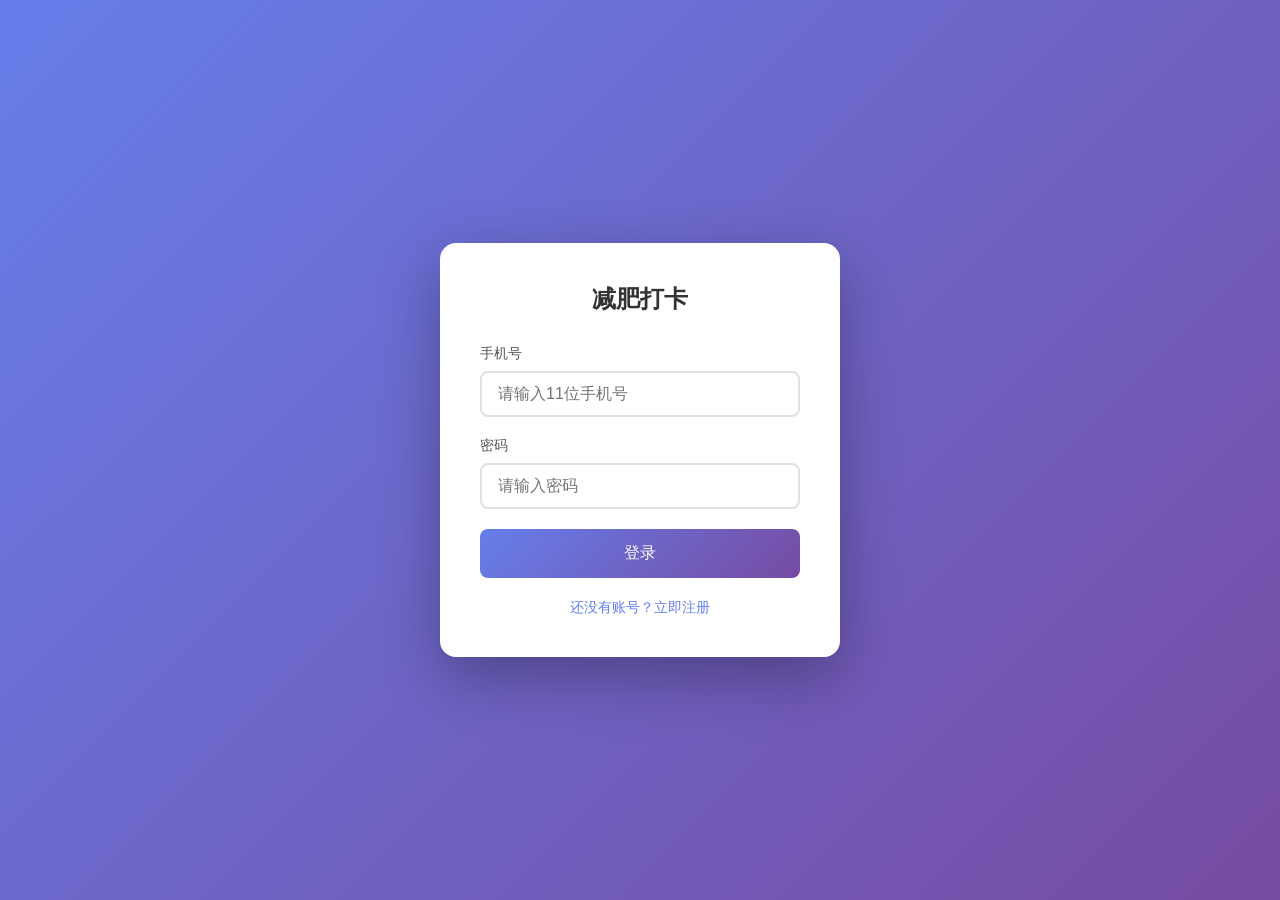
==== templates/login.html @ e3c33c1b "feat: 完成用户系统和SQLite数据库改造 - 添加用户注册、登录、登出功能 - 实现数据隔离，每个用户只能看到自己的记录 - 改造数据结构，采用DailyRecord和MealRecord一对" ====
<!DOCTYPE html>
<html lang="zh-CN">
<head>
    <meta charset="UTF-8">
    <meta name="viewport" content="width=device-width, initial-scale=1.0">
    <title>登录 - 减肥打卡</title>
    <style>
        * {
            margin: 0;
            padding: 0;
            box-sizing: border-box;
        }
        body {
            font-family: -apple-system, BlinkMacSystemFont, 'Segoe UI', Roboto, sans-serif;
            background: linear-gradient(135deg, #667eea 0%, #764ba2 100%);
            min-height: 100vh;
            display: flex;
            align-items: center;
            justify-content: center;
        }
        .login-container {
            background: white;
            padding: 40px;
            border-radius: 16px;
            box-shadow: 0 20px 60px rgba(0,0,0,0.3);
            width: 90%;
            max-width: 400px;
        }
        h1 {
            text-align: center;
            color: #333;
            margin-bottom: 30px;
            font-size: 24px;
        }
        .form-group {
            margin-bottom: 20px;
        }
        label {
            display: block;
            margin-bottom: 8px;
            color: #555;
            font-size: 14px;
        }
        input {
            width: 100%;
            padding: 12px 16px;
            border: 2px solid #e1e1e1;
            border-radius: 8px;
            font-size: 16px;
            transition: border-color 0.3s;
        }
        input:focus {
            outline: none;
            border-color: #667eea;
        }
        .btn {
            width: 100%;
            padding: 14px;
            background: linear-gradient(135deg, #667eea 0%, #764ba2 100%);
            color: white;
            border: none;
            border-radius: 8px;
            font-size: 16px;
            cursor: pointer;
            transition: transform 0.2s;
        }
        .btn:hover {
            transform: translateY(-2px);
        }
        .btn:disabled {
            opacity: 0.6;
            cursor: not-allowed;
        }
        .message {
            padding: 12px;
            border-radius: 8px;
            margin-bottom: 20px;
            font-size: 14px;
            display: none;
        }
        .message.error {
            background: #fee;
            color: #c00;
            border: 1px solid #fcc;
        }
        .message.success {
            background: #efe;
            color: #060;
            border: 1px solid #cfc;
        }
        .links {
            text-align: center;
            margin-top: 20px;
        }
        .links a {
            color: #667eea;
            text-decoration: none;
            font-size: 14px;
        }
        .links a:hover {
            text-decoration: underline;
        }
    </style>
</head>
<body>
    <div class="login-container">
        <h1>减肥打卡</h1>
        <div id="message" class="message"></div>
        <form id="loginForm">
            <div class="form-group">
                <label for="phone">手机号</label>
                <input type="tel" id="phone" name="phone" placeholder="请输入11位手机号" required pattern="1[0-9]{10}">
            </div>
            <div class="form-group">
                <label for="password">密码</label>
                <input type="password" id="password" name="password" placeholder="请输入密码" required>
            </div>
            <button type="submit" class="btn" id="submitBtn">登录</button>
        </form>
        <div class="links">
            <a href="/register">还没有账号？立即注册</a>
        </div>
    </div>

    <script>
        const form = document.getElementById('loginForm');
        const messageEl = document.getElementById('message');
        const submitBtn = document.getElementById('submitBtn');

        function showMessage(text, type) {
            messageEl.textContent = text;
            messageEl.className = 'message ' + type;
            messageEl.style.display = 'block';
        }

        form.addEventListener('submit', async (e) => {
            e.preventDefault();
            submitBtn.disabled = true;
            submitBtn.textContent = '登录中...';

            const phone = document.getElementById('phone').value;
            const password = document.getElementById('password').value;

            try {
                const response = await fetch('/api/auth/login', {
                    method: 'POST',
                    headers: {
                        'Content-Type': 'application/json'
                    },
                    body: JSON.stringify({ phone, password })
                });

                const data = await response.json();

                if (data.success) {
                    showMessage('登录成功！正在跳转...', 'success');
                    setTimeout(() => {
                        window.location.href = '/';
                    }, 500);
                } else {
                    showMessage(data.message || '登录失败', 'error');
                    submitBtn.disabled = false;
                    submitBtn.textContent = '登录';
                }
            } catch (error) {
                showMessage('网络错误，请重试', 'error');
                submitBtn.disabled = false;
                submitBtn.textContent = '登录';
            }
        });
    </script>
</body>
</html>
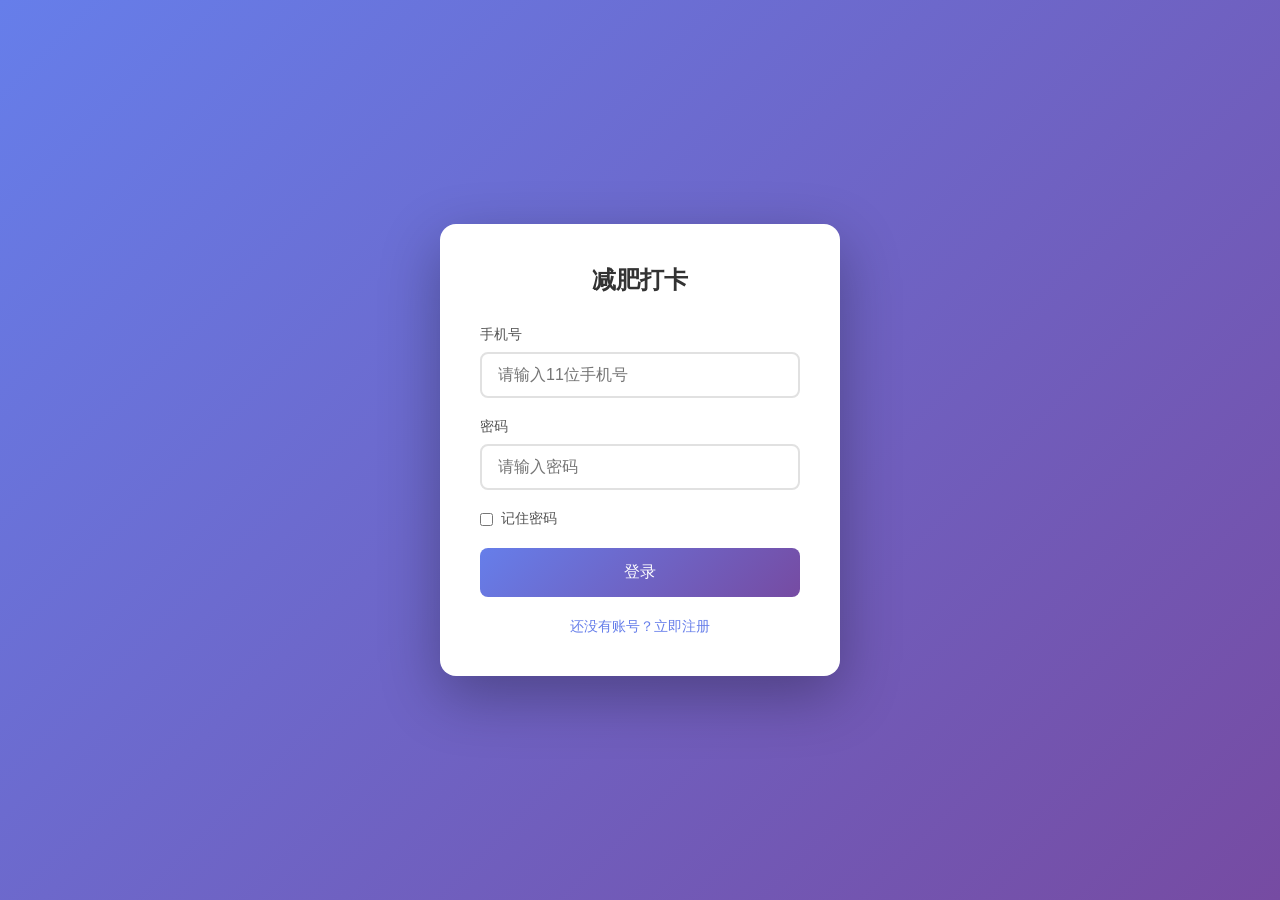
==== commit 5909e74f: "feat: 添加记住密码功能" ====
--- a/templates/login.html
+++ b/templates/login.html
@@ -87,6 +87,22 @@
             background: #efe;
             color: #060;
             border: 1px solid #cfc;
+        }
+        .remember-me {
+            display: flex;
+            align-items: center;
+            margin-bottom: 20px;
+            cursor: pointer;
+        }
+        .remember-me input {
+            width: auto;
+            margin-right: 8px;
+            cursor: pointer;
+        }
+        .remember-me label {
+            margin-bottom: 0;
+            cursor: pointer;
+            font-size: 14px;
         }
         .links {
             text-align: center;
@@ -115,6 +131,10 @@
                 <label for="password">密码</label>
                 <input type="password" id="password" name="password" placeholder="请输入密码" required>
             </div>
+            <div class="remember-me">
+                <input type="checkbox" id="rememberMe" name="rememberMe">
+                <label for="rememberMe">记住密码</label>
+            </div>
             <button type="submit" class="btn" id="submitBtn">登录</button>
         </form>
         <div class="links">
@@ -126,6 +146,9 @@
         const form = document.getElementById('loginForm');
         const messageEl = document.getElementById('message');
         const submitBtn = document.getElementById('submitBtn');
+        const phoneInput = document.getElementById('phone');
+        const passwordInput = document.getElementById('password');
+        const rememberMeInput = document.getElementById('rememberMe');
 
         function showMessage(text, type) {
             messageEl.textContent = text;
@@ -133,13 +156,47 @@
             messageEl.style.display = 'block';
         }
 
+        function loadRememberedCredentials() {
+            try {
+                const saved = localStorage.getItem('diet_tracker_credentials');
+                if (saved) {
+                    const credentials = JSON.parse(saved);
+                    phoneInput.value = credentials.phone || '';
+                    passwordInput.value = credentials.password || '';
+                    rememberMeInput.checked = credentials.rememberMe || false;
+                }
+            } catch (e) {
+                console.log('加载保存的账号失败:', e);
+            }
+        }
+
+        function saveCredentials(phone, password, remember) {
+            try {
+                if (remember) {
+                    localStorage.setItem('diet_tracker_credentials', JSON.stringify({
+                        phone: phone,
+                        password: password,
+                        rememberMe: true
+                    }));
+                } else {
+                    localStorage.removeItem('diet_tracker_credentials');
+                }
+            } catch (e) {
+                console.log('保存账号失败:', e);
+            }
+        }
+
+        // 页面加载时读取保存的账号密码
+        document.addEventListener('DOMContentLoaded', loadRememberedCredentials);
+
         form.addEventListener('submit', async (e) => {
             e.preventDefault();
             submitBtn.disabled = true;
             submitBtn.textContent = '登录中...';
 
-            const phone = document.getElementById('phone').value;
-            const password = document.getElementById('password').value;
+            const phone = phoneInput.value;
+            const password = passwordInput.value;
+            const rememberMe = rememberMeInput.checked;
 
             try {
                 const response = await fetch('/api/auth/login', {
@@ -153,6 +210,8 @@
                 const data = await response.json();
 
                 if (data.success) {
+                    // 根据勾选状态保存/删除密码
+                    saveCredentials(phone, rememberMe ? password : '', rememberMe);
                     showMessage('登录成功！正在跳转...', 'success');
                     setTimeout(() => {
                         window.location.href = '/';
